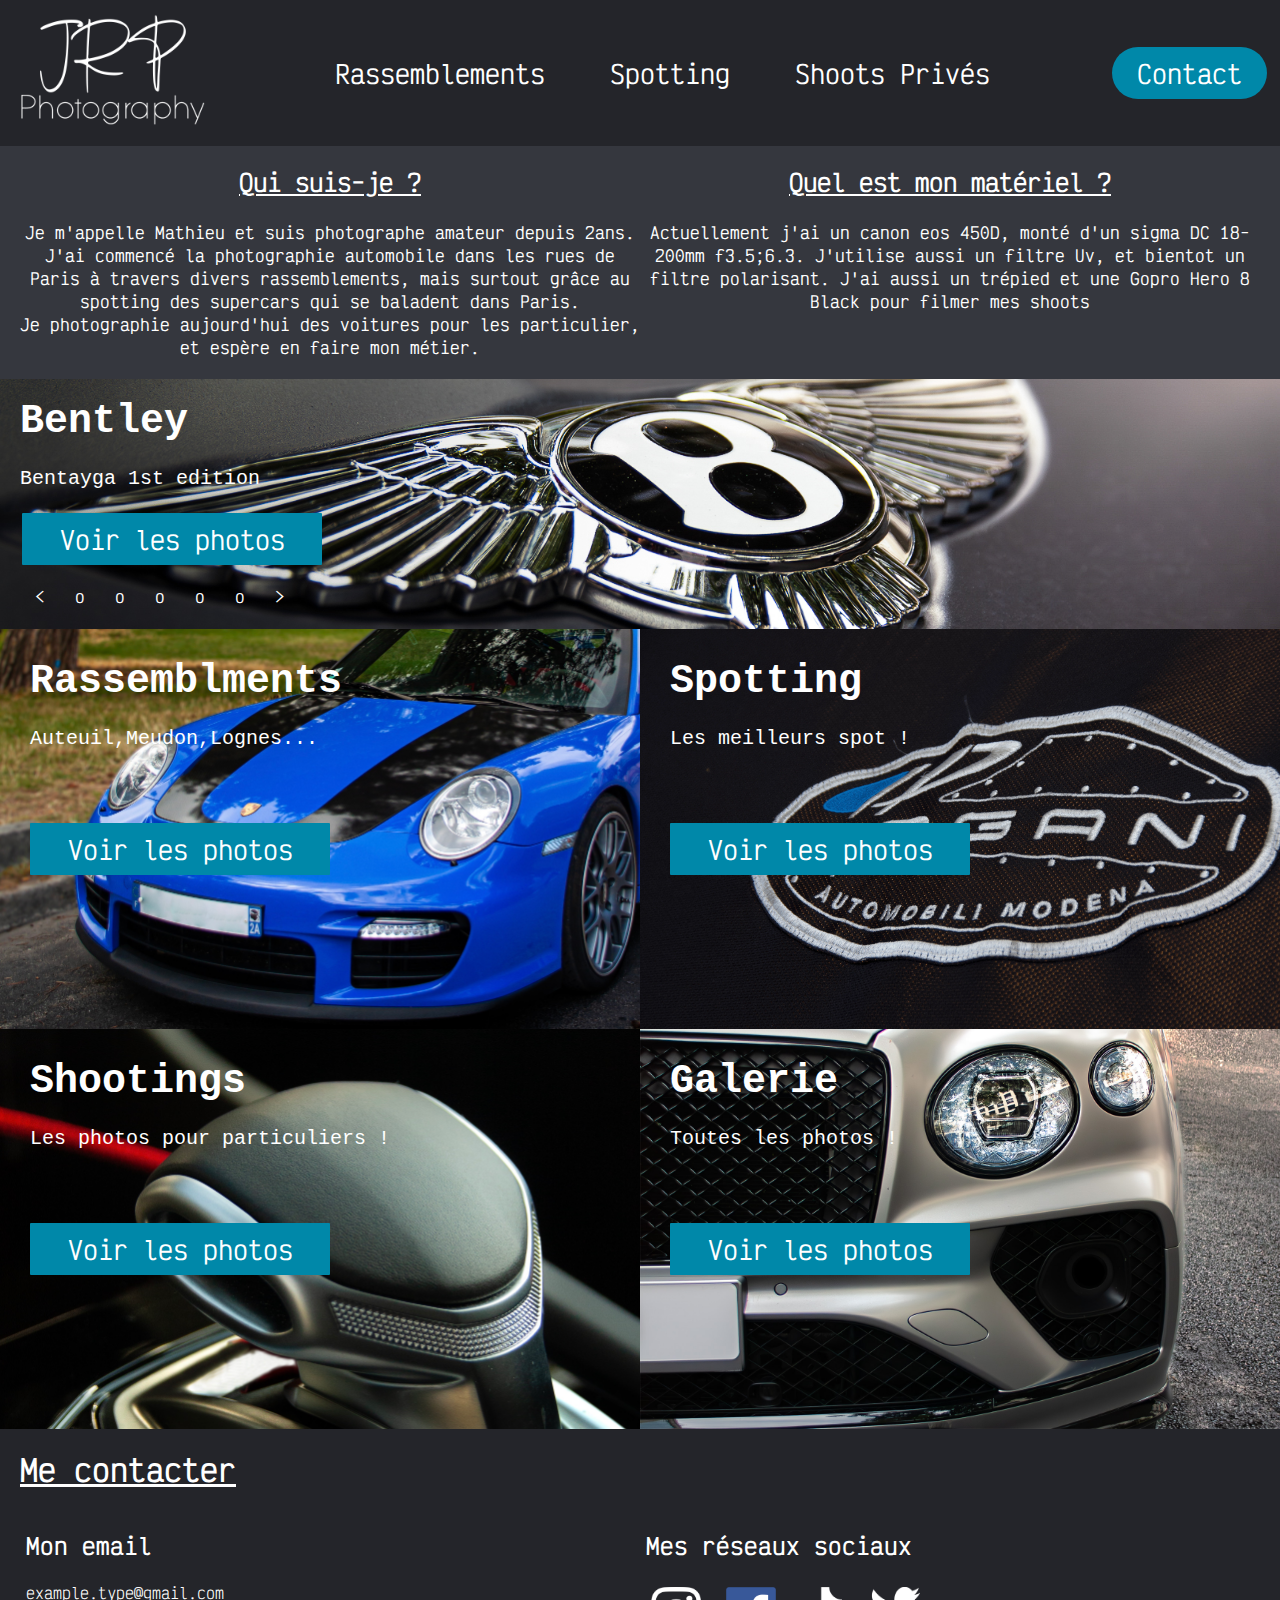
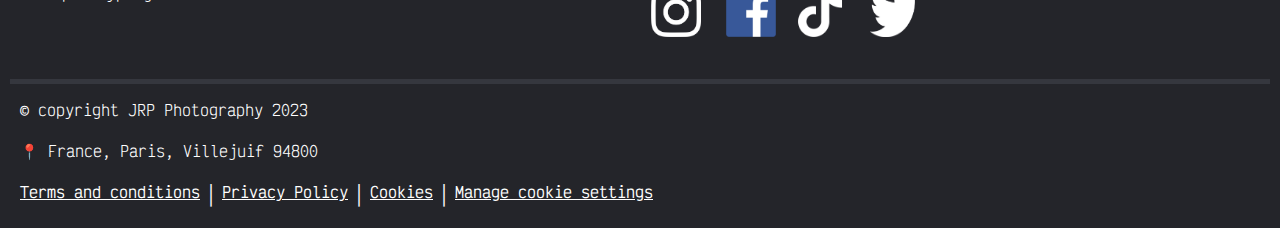
==== index.html @ 96f58fcf "Add files via upload" ====
<!DOCTYPE html>
<html lang="fr">
    <head>
        <!-- encodager des caractères -->
        <meta charset="UTF-8">
        <!-- % viewport -->
        <meta name="viewport" content="width=device-width, initial-scale=1.0"/>
        <meta name="description" content="Ici vous trouverez toutes les photos de supercars de JRP Photography">
        <title>JRP Photography</title>
        <link rel="stylesheet" href="css/style.css">
        <link rel="shortcut icon" href="img/JRp-photo.ico" type="image/x-icon">
    </head>
    <body>

        <header> 
            <div class="navlogo"><a href="index.html"> <img src="img/JRp photo.png" alt="no image found"> </a></div>

            <nav>
                <ul class="nav__links">
                    <li> <a href="rassemblements.html"> Rassemblements </a></li>  
                    <li> <a href="spotting.html"> Spotting  </a></li>
                    <li> <a href="shooting-prives.html"> Shoots Privés </a></li>
                </ul>
            </nav>
            <a class="cta" href="test.html"><button class="contactbutton">Contact</button></a> 
            
        </header>
        <main>

            <div class="textepresentation">
                <div class="presentation"> 
                    <h1 class="title1"> Qui suis-je ? </h1> <br>
                    <p3 class="answer1"> Je m'appelle Mathieu et suis photographe amateur depuis 2ans. <br> J'ai commencé la photographie automobile dans les rues de Paris à travers divers rassemblements, mais surtout grâce au spotting des supercars qui se baladent dans Paris. <br> Je photographie aujourd'hui des voitures pour les particulier, et espère en faire mon métier. </p3>
                </div>
                <div class="infoshoot">
                    <h1 class="title1"> Quel est mon matériel ?</h1> <br>
                    <p4 class="answer1"> Actuellement j'ai un canon eos 450D, monté d'un sigma DC 18-200mm f3.5;6.3. J'utilise aussi un filtre Uv, et bientot un filtre polarisant.  J'ai aussi un trépied et une Gopro Hero 8 Black pour filmer mes shoots </p4>
                </div>
            </div>
   
            <div class="selection">
                <button class="rond"> < </button><button class="rond"> o </button><button class="rond"> o </button><button class="rond"> o </button><button class="rond"> o </button><button class="rond"> o </button><button class="rond"> > </button>
            </div> 
            <section class="bg-img boxlast">
                <div class="lasttext">
                    <h1> Bentley</h1> <br>
                    <p>Bentayga 1st edition </p> <br>
                    <button class="voirphotos"> Voir les photos </button> <br>
                    <div class="selection2">
                        <button class="rond2"> < </button><button class="rond2"> o </button><button class="rond2"> o </button><button class="rond2"> o </button><button class="rond2"> o </button><button class="rond2"> o </button><button class="rond2"> > </button>
                    </div> 
                </div>

            </section>
            <div class="box-first">
                <section class="bg-rasso ">
                    <div class="rassotext">
                        <h1> Rassemblments </h1> <br>
                        <p> Auteuil,Meudon,Lognes...</p> <br>
                        <button class="voirplus"><a href="rassemblements.html"> Voir les photos </button> </a><br> 
                    </div>
                </section>

                <section class="bg-spotting">
                    <div class="rassotext">
                        <h1> Spotting </h1> <br>
                        <p> Les meilleurs spot !</p> <br>
                        <button class="voirplus"> <a href="spotting.html">Voir les photos </button></a> <br> 
                    </div>
                </section>
            </div>


            <div class="box-second"> 
                <section class="bg-shooting">
                    <div class="rassotext">
                        <h1> Shootings </h1> <br>
                        <p> Les photos pour particuliers !</p> <br>
                        <button class="voirplus"><a href="shooting-prives.html"> Voir les photos </button> </a> <br> 
                    </div>
                </section>

                <section class="bg-gallerie">
                    <div class="rassotext">
                        <h1> Galerie </h1> <br>
                        <p> Toutes les photos !</p> <br>
                        <button class="voirplus"> <a href="gallerie.html">Voir les photos </button> </a> <br> 
                    </div>   
                </section>
            </div>
        </main>

        
        <footer> 
            <div class="footerbegin">
                <h1 class="contactitle"> Me contacter</h1>
                <div class="contact">
                
                    <div class="contactemail"> 
                        <h2 class="email"> Mon email </h2> <br>
                        <p3 class="linkemail"> example.type@gmail.com </p3>
                    </div>
                    <div class="contactreseaux">
                        <h2 class="reseaux"> Mes réseaux sociaux </h2> <br>
                        <div> 
                            <a href="https://www.instagram.com/supercars_paris_/"><img class="linkreseaux" src="img/IMG_7436.PNG" alt="logo instagram">  </a>   
                            <a href="https://www.facebook.com/profile.php?id=61550108948531"><img class="linkreseaux" src="img/IMG_7437.PNG" alt="logo facebook"></a>
                            <a href="https://www.tiktok.com"><img class="linkreseaux" src="img/IMG_7438.PNG" alt="logo tiktok"> </a>
                            <a href="https://www.twitter.com"><img class="linkreseaux" src="img/IMG_7439.PNG" alt="logo twitter"> </a>
                        </div>
                        
                    </div>
                </div>
            </div> 
            <div class="intersection">
                <p>blabla</p>
            </div>
            <div class="footend">
              <p class="copyright"> © copyright JRP Photography 2023</p> <p class="copyright"> 📍 France, Paris, Villejuif 94800 </p>
                <div class="termsbox"> 
                    <p> <a class="terms" href="terms-and-conditions.html"> Terms and conditions </a></p> <p class="barre"> |</p>
                    <p> <a class="terms" href="terms-and-conditions.html"> Privacy Policy </a></p> <p class="barre"> |</p>
                    <p> <a class="terms" href="terms-and-conditions.html"> Cookies</a></p> <p class="barre"> |</p>
                    <p> <a class="terms" href="terms-and-conditions.html"> Manage cookie settings  </a>
                </div>
            </div>
            
        </footer>
    </body>
</html>


<!-- "si jamais, y'a une abrévation cool c'est ctrl + ESP, ca relance l'emet"  -->
<!-- pour reduire une image il faut la mettre dans une div, et y ajouter une class, voir ci dessus -->
<!-- toujours mettre un header et un footer. -->

<!-- pour faire Plusieurs pragraphes : (p>font)*nombre de fois qu'on veut -->
<!-- commencer par coder pour le mobile puos ajouter des media screen pour ajuster les differents élements -->
<!-- htmlcheetsheat -->
---- css/style.css ----
@import url('https://fonts.googleapis.com/css2?family=Victor+Mono:wght@1,300&display=swap');


/*taille de screen
X-Small		          <576px
Small		            ≥576px
Medium		          ≥768px
Large		            ≥992px
Extra large	        ≥1200px
Extra extra large		≥1400px

*/


*{
    box-sizing: border-box;
    margin: 0;
    padding: 0;
}



@media screen and (min-width: 300px) {
    .textepresentation{
        justify-content: space-around;
        padding: 20px;
        font-size: 20px;
    }
    .presentation{
        width: 100%;
        text-align: center;
       margin-bottom: 30px;
       }
    .infoshoot{
        width: 100%;
        text-align: center;
        margin-top: 30px;
     }
    .lasttext{
        margin-top: 200px;
        height: 220px;
        text-align: center;
    }
    .bg-img{
        background-size: 100% 120%;
        height: 250px;
    }
    .selection2{
        visibility: hidden;
        margin-left: 30px;
    }
    .selection{
        visibility: visible;
        z-index: 4;
        
    }
    .box-first{
        display: block;
        margin-top: 400px;
        height: 800px;
    }
    .box-second{
        height: 800px;
    }
    .bg-spotting{
        margin: 0;
    }
    .footerbegin{
        height: 295px;
    }
    .contactemail{
        margin-bottom: 20px;
    }
    .linkreseaux{
        width: 40px;
        height: 40px;
    }
    .terms{
    font-size: 6px;
    }
    .footerbegin{
        height: 280px;
    }
}
@media screen and (min-width:576px) {
        
    .textepresentation{
        justify-content: space-around;
        padding: 20px;
        font-size: 20px;
    }
    .presentation{
        width: 100%;
        text-align: center;
        margin-bottom: 30px;
    }
    .infoshoot{
        width: 100%;
        text-align: center;
        margin-top: 30px;
    }

    .lasttext{
        color: white;
        margin-top: 200px;
        padding-top: 20px; 

        font-size: 20px;
        text-align: center;

        width: 100%;
        height: 220px;
        background-color: #35373e;
    }

    .bg-img{
        margin: 0;
        width: 100%;
        background-size: cover;

        }
    .boxlast{
        margin: 0;
        width: 100%;
        position: absolute;
    }
    .linkreseaux{
        width: 50px;
        height: 50px;
    }
    .contactreseaux{
        margin-top: 0px;
    }

}
@media screen and (min-width: 768px) {
    
    .textepresentation{
        display: flex;
        justify-content: space-around;
        padding: 20px;
        font-size: 20px;
    }
    .presentation{
        width: 100%;
        text-align: center;
        margin-bottom: 0px;
    }
    .infoshoot{
        width: 100%;
        text-align: center;
        margin-top: 0px;
    }
    .lasttext{
        color: white;
        margin-top: 0px;
        padding-left: 20px;
        padding-top: 20px; 
        font-size: 20px;
        text-align: left;

        max-width: 40%;
        height: 100%;
        background-color: transparent;
    }
    .boxlast{
        border: none;
    }
    .selection2{
        visibility: visible;
        margin-bottom: 0;
        margin-top: 20px;
        margin-left: 10px;
    }
    .selection{
        visibility: hidden;
    }
    .box-first{
    display: flex;
    margin-top: 250px;
    height: 400px;
    }
    .box-second{
    display: flex;
    height: 400px;
    
    }
    .bg-spotting{
    width: 50%;
    }
    .bg-rasso{
    width: 50%;

    }
    .bg-shooting{
        width: 50%;
    }
    .bg-gallerie{
        width: 50%;
    }

    .footerbegin{
        height: 250px;
    }
    .contact{
    display: flex;
    }
    .contactemail{
        font-size: 15px;
    }
    .contactreseaux{
    width: 49%;
    }
    .linkreseaux{
        width: 60px;
        height: 60px;
    }
    .terms{
    font-size: 15px;
    }
}




@media screen and (min-width: 992px) {
    
}



@media screen and (min-width: 1200px) {
    
}



@media screen and (min-width: 1400px) {
    
}





/* -------------------- header  ------------------- */


header{
    display: flex;
    justify-content: space-between;
    align-items: center ;
    padding: 10px 1%;
    background-color: #24252a;
     
}


.nav {
    top: 0px;
    left: 0px;
    right: 0px;
    position: absolute ;
    z-index: 3;
}

.navlogo img{
    width: 200px;
    cursor: pointer;
    height: 120px;
    
}


.nav__links{
    list-style: none;
}

.nav__links li {
    display: inline-block;
    padding: 0px 30px;
}

.nav__links li a {
    transition: all 0.3s ease 0s;

}

.nav__links li a:hover {
    color: #0088a9;
}



button:hover {
    background-color: rgba(0,136,169,0.8);

}

/* -------------------- header  ------------------- */

















/* -------------------------body début --------------------------*/

body{
    font-size: larger;
    font-weight: 700;
    background-color: #35373e;
    display: inline;
    justify-content: space-around;
}


.textepresentation{
    justify-content: space-around;
    padding: 20px;
    font-size: 20px;
}
.presentation{
    width: 100%;
    text-align: center;
}
.infoshoot{
    width: 100%;
    text-align: center;
}


.title1{
    background: none;
    background-color: #35373e;
    color: white;
    font-family: 'Victor Mono', monospace;
    font-size: 120%;
    text-decoration: underline;
    text-align: center;
    
}

.answer1{
    font-size: 80%;
    font-weight: 500; 
    font-family: 'Victor Mono', monospace;
    color: white;

}

/* -------------------------------------------------------------------------------------------------------------- */


.boxlast{
    margin: 0px 0px;
}

.lasttext{
    color: white;

    padding-top: 20px; 

    font-family: 'Vicor Mono', monospace;
    font-weight: 300;
    font-size: 20px;

    width: 100%;
}

.bg-img{
    margin: 0;
    width: 100%;
    

    background-image: url("../img/Bentley_logo.jpg");
    background-repeat: no-repeat;
    background-position: center;
}


.box-first{
    width: 100%;
}
.box-second{
    width: 100%;
}

.rassotext{
    color: white;


    padding-top: 30px; 
    padding-left: 30px;

    font-family: 'Vicor Mono', monospace;
    font-weight: 300;
    font-size: 20px;

    width: 75%;
    height: 280Px;
}


.bg-rasso{
    background-image: url("../img/porschegt2.jpeg");
    background-repeat: no-repeat;
    background-size: cover;
    background-position: left;
    height: 400px;
    
}
.bg-spotting{
    background-image: url("../img/pagani-bache.jpg");
    background-repeat: no-repeat;
    background-size: cover;
    height: 400px;
}

.bg-shooting{
    background-image: url("../img/arkana-levier.jpeg");
    background-repeat: no-repeat;
    background-size: cover;
    height: 400px;
}
.bg-gallerie{
    background-image: url("../img/banner_bentley-4.jpg");
    background-repeat: no-repeat;
    background-size: cover;
    
    height: 400px;
}


/* ----------------------------- body end -------------------*/




















/* ----------------------   footer début --------------------- */



.contactitle{
    color: white;
    background-color: #24252a;
    font-family: 'Victor mono', monospace;
    font-size: 30px;
    padding: 20px;
    text-decoration: underline;
}
.contact{
    color: white;
    background-color: #24252a;
    font-family: 'Victor mono', monospace;
    font-size: 15px;
    padding: 20px 20px 0px 20px;
    justify-content: space-around;
}

.contactemail{
   width: 49%;
   text-align: left;
}
.contactreseaux{
    text-align: left;
    
}
.linkemail{
    font-weight: 300;
}
.linkreseaux{
    padding: 5px;
}

footer{
    background-color: #24252a;
}

.ligne{
    color: #41444d;
    background-color: #24252a;
    font-size: 21px;
    font-weight: 900;
    padding-right: 200px;
    padding-left: 20px;
    width: 1420px;
    text-align: left;

}


.footend{
    font-family: 'Victor mono', monospace;
    color: white;
    font-size: 15px;
    font-weight: 300;
    text-align: left;
    padding-left: 20px;
    padding-top: 5px;
    width: 700px;
}
.copyright{
    padding-top: 10px;
    padding-bottom: 10px;
}
.termsbox{
    padding-top: 10px;
    padding-bottom: 20px;
    display: flex;

}
.terms{
    text-decoration: underline;
    font-family: 'Victor mono', monospace;
    
}

.barre{
    font-size: 20px;
    font-weight: 300;
    font-family: 'Victor mono', monospace;
    padding-left: 5px;
    padding-right: 5px;
    
    
}
.intersection{
    color: #35373e;
    background-color: #35373e;
    height: 5px;
    font-size: 5px;
    margin-left: 10px;
    margin-right: 10px;
}
/* ------------------   footer fin ------------------------ */





















/* ---------------   bouttons début ---------------- */

li, a, button{
    font-family: 'Victor Mono',sans-serif, monospace;
    font-weight: 500;
    font-size: 25px;
    color: white;
    text-decoration: none;
}



button{
    padding: 9px 25px;
    background-color: rgba(0,136,169,1);
    border: none;
    border-radius: 50px;
    cursor: pointer;
    transition: all 0.3s ease 0s;
}

.voirplus{
    margin-top: 50px;
    padding: 9px 25px;
    background-color: rgba (0,136,168,1);
    border-radius: 1px;
    cursor: pointer;
    transition: all 0.3s ease 0s;
    width: 300px;
}

.selection{
    display: inline;
    margin-left: 30%;
    position: absolute;
    margin-top: 170px;
}
.selection2{
    display: inline;
    position: absolute;
}


.rond{
    border-radius: 60% 60%;
    background: none;
    font-size: 16px;
    font-weight: 500;
    padding: 5px 5px 5px 5px;
    margin-right: 20px;
}
.rond2{
    border-radius: 60% 60%;
    background: none;
    font-size: 16px;
    font-weight: 500;
    padding: 0px 5px 5px 5px;
    margin-right: 20px;
}

.voirphotos{
    padding: 9px 25px;
    margin-left: 2px;
    background-color: rgba (0,136,168,1);
    border-radius: 1px;
    cursor: pointer;
    transition: all 0.3s ease 0s;
    width: 300px;
}

.instagrambutton{
    max-width: 60px;
    max-height: 60px;

}

/* ---------------   bouttons  fin---------------- */
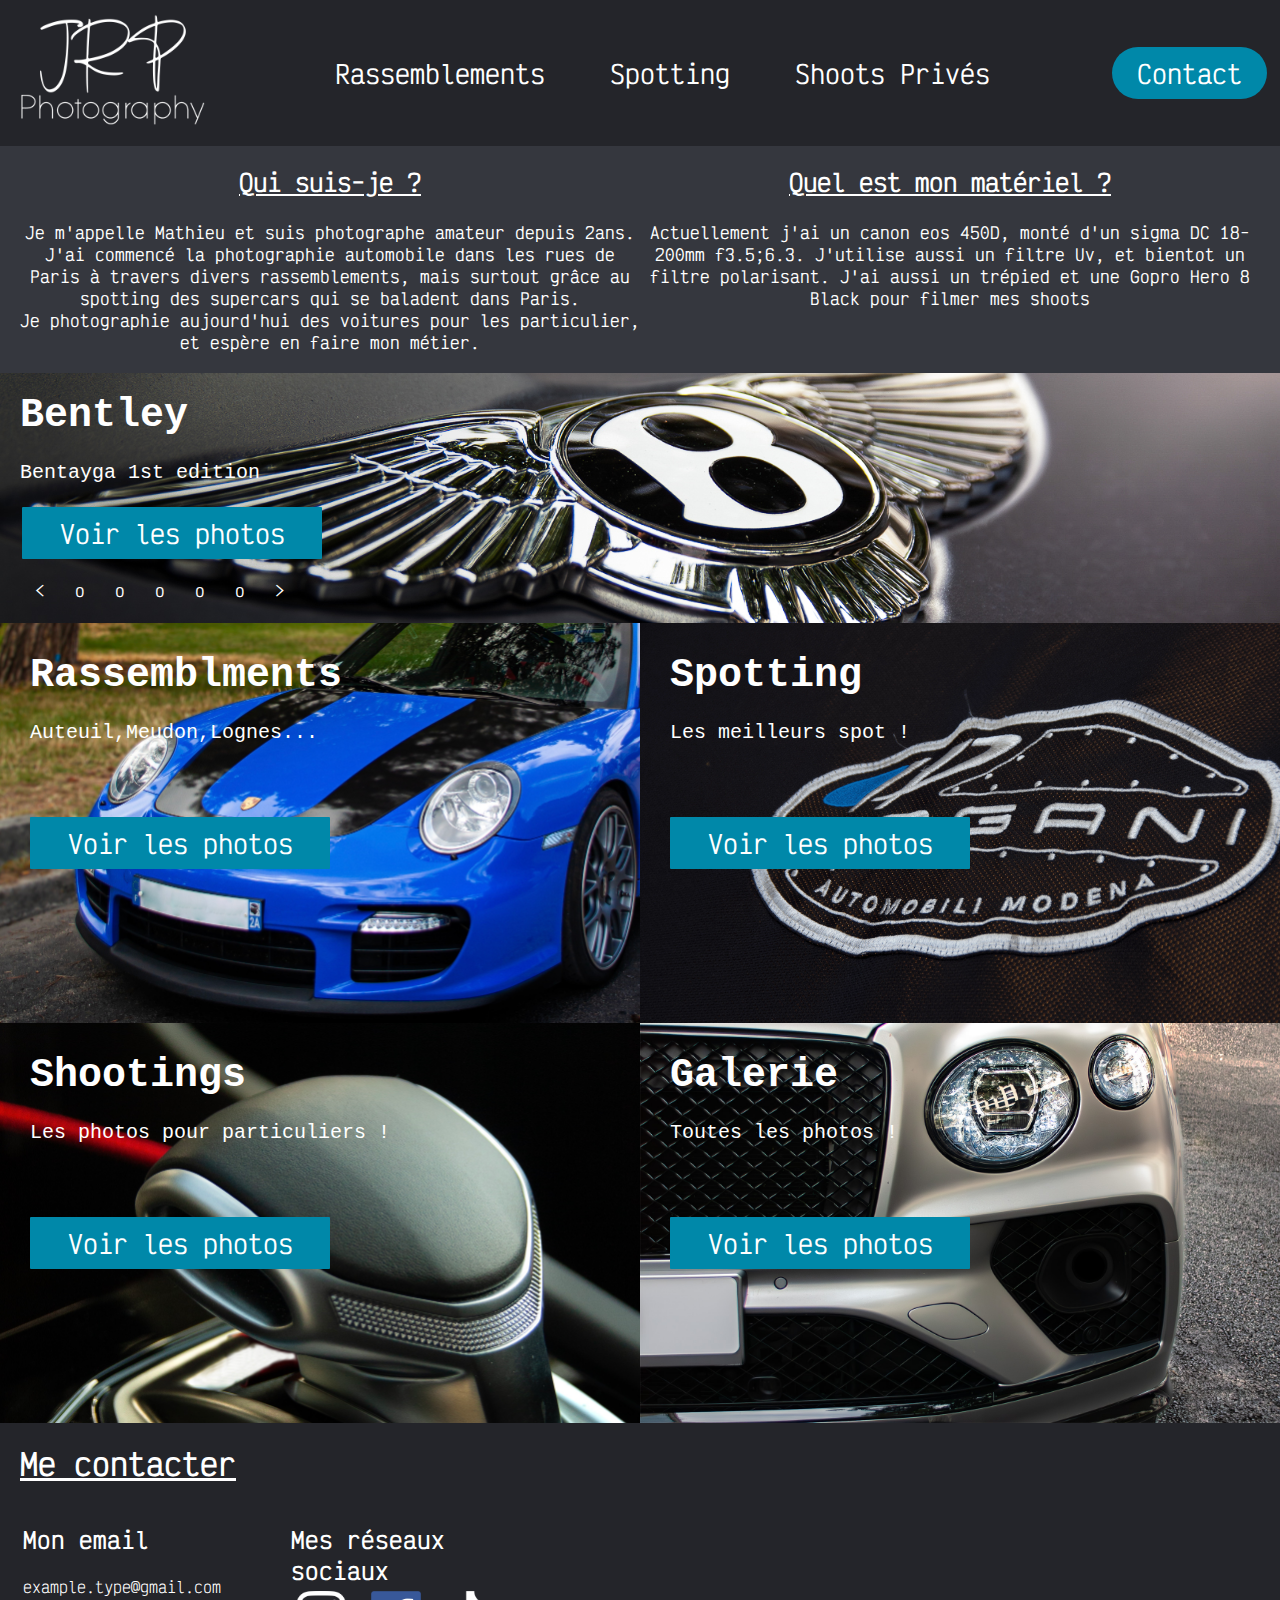
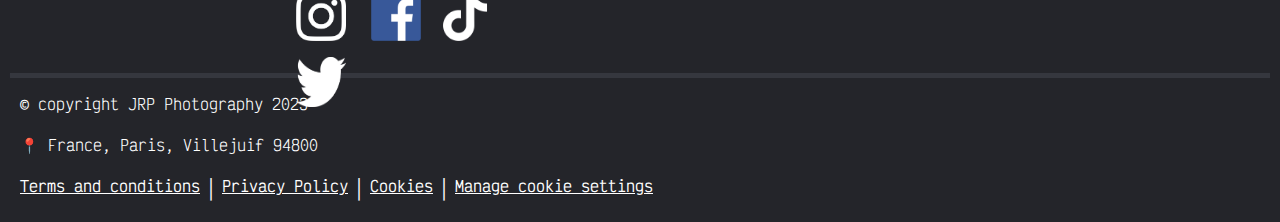
==== commit f1a239d0: "Update index.html" ====
--- a/index.html
+++ b/index.html
@@ -15,7 +15,7 @@
         <header> 
             <div class="navlogo"><a href="index.html"> <img src="img/JRp photo.png" alt="no image found"> </a></div>
 
-            <nav>
+            <nav class="navbar">
                 <ul class="nav__links">
                     <li> <a href="rassemblements.html"> Rassemblements </a></li>  
                     <li> <a href="spotting.html"> Spotting  </a></li>
@@ -30,11 +30,11 @@
             <div class="textepresentation">
                 <div class="presentation"> 
                     <h1 class="title1"> Qui suis-je ? </h1> <br>
-                    <p3 class="answer1"> Je m'appelle Mathieu et suis photographe amateur depuis 2ans. <br> J'ai commencé la photographie automobile dans les rues de Paris à travers divers rassemblements, mais surtout grâce au spotting des supercars qui se baladent dans Paris. <br> Je photographie aujourd'hui des voitures pour les particulier, et espère en faire mon métier. </p3>
+                    <p class="answer1"> Je m'appelle Mathieu et suis photographe amateur depuis 2ans. <br> J'ai commencé la photographie automobile dans les rues de Paris à travers divers rassemblements, mais surtout grâce au spotting des supercars qui se baladent dans Paris. <br> Je photographie aujourd'hui des voitures pour les particulier, et espère en faire mon métier. </p>
                 </div>
                 <div class="infoshoot">
                     <h1 class="title1"> Quel est mon matériel ?</h1> <br>
-                    <p4 class="answer1"> Actuellement j'ai un canon eos 450D, monté d'un sigma DC 18-200mm f3.5;6.3. J'utilise aussi un filtre Uv, et bientot un filtre polarisant.  J'ai aussi un trépied et une Gopro Hero 8 Black pour filmer mes shoots </p4>
+                    <p class="answer1"> Actuellement j'ai un canon eos 450D, monté d'un sigma DC 18-200mm f3.5;6.3. J'utilise aussi un filtre Uv, et bientot un filtre polarisant.  J'ai aussi un trépied et une Gopro Hero 8 Black pour filmer mes shoots </p>
                 </div>
             </div>
    
@@ -98,10 +98,10 @@
                 
                     <div class="contactemail"> 
                         <h2 class="email"> Mon email </h2> <br>
-                        <p3 class="linkemail"> example.type@gmail.com </p3>
+                        <p class="linkemail"> example.type@gmail.com </p>
                     </div>
                     <div class="contactreseaux">
-                        <h2 class="reseaux"> Mes réseaux sociaux </h2> <br>
+                        <h2 class="reseaux"> Mes réseaux sociaux </h2> 
                         <div> 
                             <a href="https://www.instagram.com/supercars_paris_/"><img class="linkreseaux" src="img/IMG_7436.PNG" alt="logo instagram">  </a>   
                             <a href="https://www.facebook.com/profile.php?id=61550108948531"><img class="linkreseaux" src="img/IMG_7437.PNG" alt="logo facebook"></a>
@@ -136,4 +136,4 @@
 
 <!-- pour faire Plusieurs pragraphes : (p>font)*nombre de fois qu'on veut -->
 <!-- commencer par coder pour le mobile puos ajouter des media screen pour ajuster les differents élements -->
-<!-- htmlcheetsheat -->+<!-- htmlcheetsheat -->
--- a/css/style.css
+++ b/css/style.css
@@ -21,6 +21,13 @@
 
 
 @media screen and (min-width: 300px) {
+
+    
+    .nav__links{
+    visibility: hidden;
+
+    }
+
     .textepresentation{
         justify-content: space-around;
         padding: 20px;
@@ -40,10 +47,13 @@
         margin-top: 200px;
         height: 220px;
         text-align: center;
+        background-color: #35373e;
     }
     .bg-img{
         background-size: 100% 120%;
         height: 250px;
+        position: absolute;
+
     }
     .selection2{
         visibility: hidden;
@@ -51,6 +61,7 @@
     }
     .selection{
         visibility: visible;
+        margin-left: 80px;
         z-index: 4;
         
     }
@@ -79,10 +90,23 @@
     font-size: 6px;
     }
     .footerbegin{
+        width: 100%;
+        max-width: 576px;
+        min-width: 300px;
         height: 280px;
     }
 }
+
+
+
+
+
+
+
 @media screen and (min-width:576px) {
+    .nav__links{
+        visibility: visible;
+    }
         
     .textepresentation{
         justify-content: space-around;
@@ -131,7 +155,9 @@
     .contactreseaux{
         margin-top: 0px;
     }
-
+    .selection{
+        margin-left: 30%;
+    }
 }
 @media screen and (min-width: 768px) {
     
@@ -615,7 +641,6 @@
 
 .selection{
     display: inline;
-    margin-left: 30%;
     position: absolute;
     margin-top: 170px;
 }
